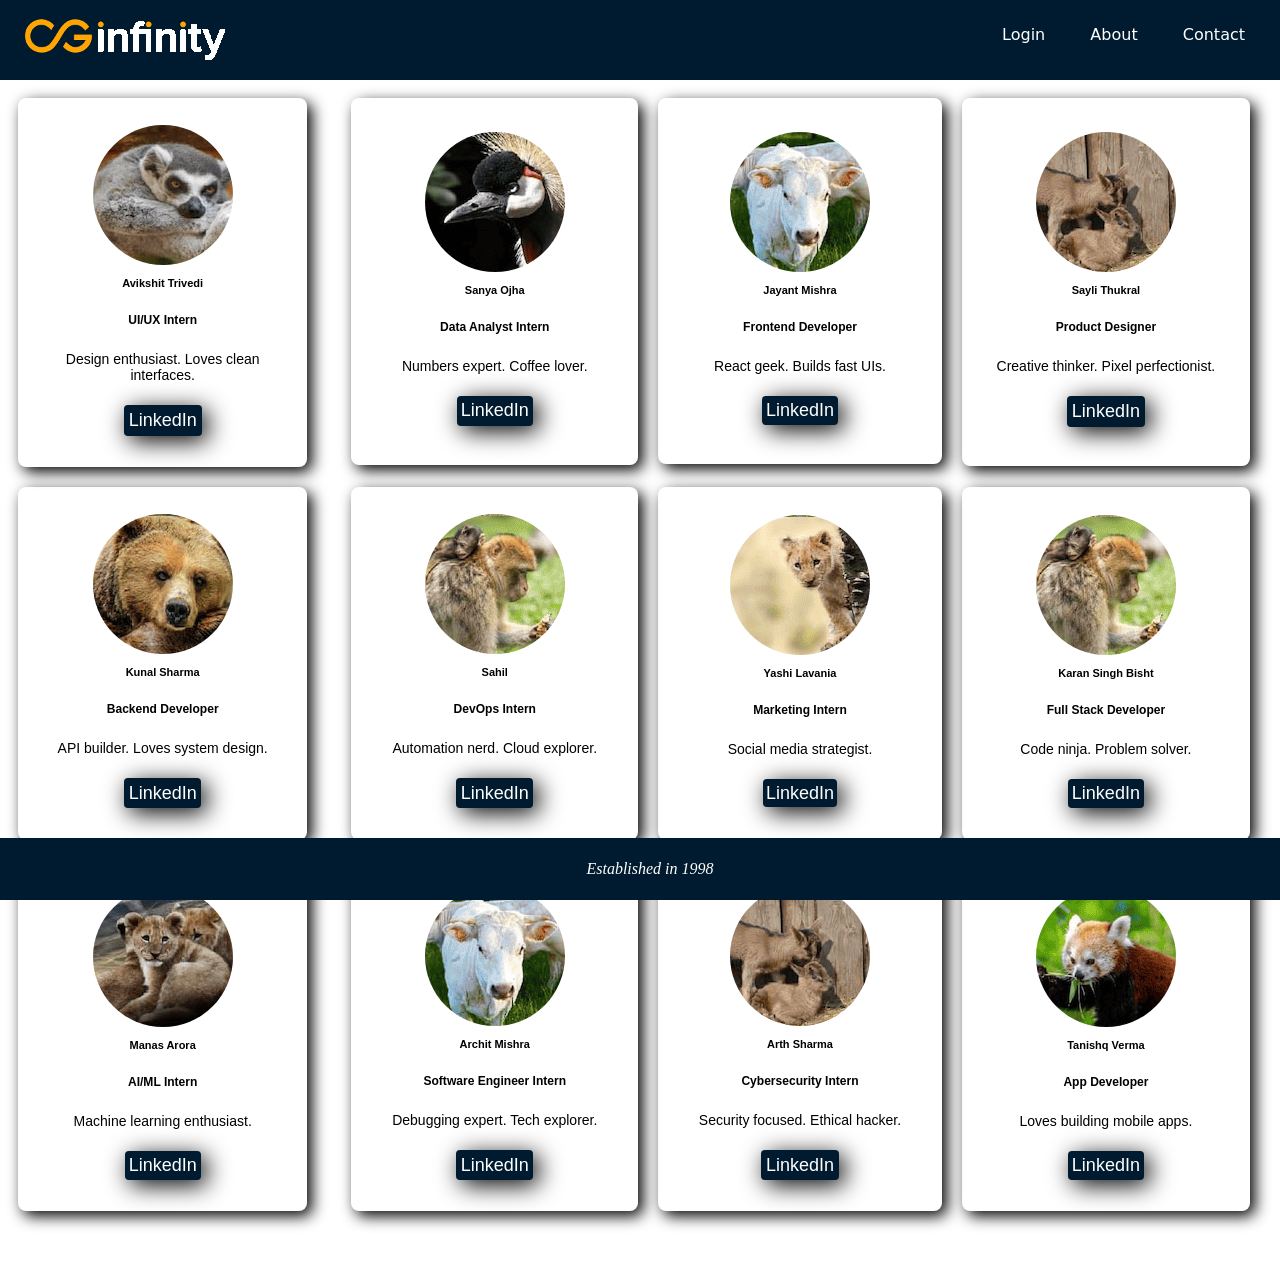
==== about.html @ abd2beaf "about page, sprites" ====
<html>
    <head>
        <link rel="stylesheet" href="style.css">
    </head>
    <body>
        <nav>
            <a href="index.html">
                <img src="images/logo.png" alt="CG Infinity Logo">
            </a>
            <div class="navbar-links">
                <a href="login.html">Login</a>
                <a href="about.html">About</a>
                <a href="contact.html">Contact</a>
            </div>
        </nav>

        
                
        <div class="container">
            <div class="card">
                <div>
                    <div class="pfp pfp1" id></div>
                    <a href="#!"></a>
                </div>
                <div class="card-body">
                    <h5 class="card-title">Avikshit Trivedi</h5>
                    <h6 class="card-desc">UI/UX Intern</h6>
                    <p class="card-text">Design enthusiast. Loves clean interfaces.</p>
                    <a href="#!" class="btn" data-mdb-ripple-init>LinkedIn</a>
                </div>
            </div>

            <div class="card">
                <div>
                    <div class="pfp pfp2" id></div>
                    <a href="#!"></a>
                </div>
                <div class="card-body">
                    <h5 class="card-title">Sanya Ojha</h5>
                    <h6 class="card-desc">Data Analyst Intern</h6>
                    <p class="card-text">Numbers expert. Coffee lover.</p>
                    <a href="#!" class="btn" data-mdb-ripple-init>LinkedIn</a>
                </div>
            </div>

            <div class="card">
                <div>
                    <div class="pfp pfp3" id></div>
                    <a href="#!"></a>
                </div>
                <div class="card-body">
                    <h5 class="card-title">Jayant Mishra</h5>
                    <h6 class="card-desc">Frontend Developer</h6>
                    <p class="card-text">React geek. Builds fast UIs.</p>
                    <a href="#!" class="btn" data-mdb-ripple-init>LinkedIn</a>
                </div>
            </div>

            <div class="card">
                <div>
                    <div class="pfp pfp4" id></div>
                    <a href="#!"></a>
                </div>
                <div class="card-body">
                    <h5 class="card-title">Sayli Thukral</h5>
                    <h6 class="card-desc">Product Designer</h6>
                    <p class="card-text">Creative thinker. Pixel perfectionist.</p>
                    <a href="#!" class="btn" data-mdb-ripple-init>LinkedIn</a>
                </div>
            </div>

            <div class="card">
                <div>
                    <div class="pfp pfp5" id></div>
                    <a href="#!"></a>
                </div>
                <div class="card-body">
                    <h5 class="card-title">Kunal Sharma</h5>
                    <h6 class="card-desc">Backend Developer</h6>
                    <p class="card-text">API builder. Loves system design.</p>
                    <a href="#!" class="btn" data-mdb-ripple-init>LinkedIn</a>
                </div>
            </div>

            <div class="card">
                <div>
                    <div class="pfp pfp6" id></div>
                    <a href="#!"></a>
                </div>
                <div class="card-body">
                    <h5 class="card-title">Sahil</h5>
                    <h6 class="card-desc">DevOps Intern</h6>
                    <p class="card-text">Automation nerd. Cloud explorer.</p>
                    <a href="#!" class="btn" data-mdb-ripple-init>LinkedIn</a>
                </div>
            </div>

            <div class="card">
                <div>
                    <div class="pfp pfp7" id></div>
                    <a href="#!"></a>
                </div>
                <div class="card-body">
                    <h5 class="card-title">Yashi Lavania</h5>
                    <h6 class="card-desc">Marketing Intern</h6>
                    <p class="card-text">Social media strategist.</p>
                    <a href="#!" class="btn" data-mdb-ripple-init>LinkedIn</a>
                </div>
            </div>

            <div class="card">
                <div>
                    <div class="pfp pfp8" id></div>
                    <a href="#!"></a>
                </div>
                <div class="card-body">
                    <h5 class="card-title">Karan Singh Bisht</h5>
                    <h6 class="card-desc">Full Stack Developer</h6>
                    <p class="card-text">Code ninja. Problem solver.</p>
                    <a href="#!" class="btn" data-mdb-ripple-init>LinkedIn</a>
                </div>
            </div>

            <div class="card">
                <div>
                    <div class="pfp pfp9" id></div>
                    <a href="#!"></a>
                </div>
                <div class="card-body">
                    <h5 class="card-title">Manas Arora</h5>
                    <h6 class="card-desc">AI/ML Intern</h6>
                    <p class="card-text">Machine learning enthusiast.</p>
                    <a href="#!" class="btn" data-mdb-ripple-init>LinkedIn</a>
                </div>
            </div>

            <div class="card">
                <div>
                    <div class="pfp pfp10" id></div>
                    <a href="#!"></a>
                </div>
                <div class="card-body">
                    <h5 class="card-title">Archit Mishra</h5>
                    <h6 class="card-desc">Software Engineer Intern</h6>
                    <p class="card-text">Debugging expert. Tech explorer.</p>
                    <a href="#!" class="btn" data-mdb-ripple-init>LinkedIn</a>
                </div>
            </div>

            <div class="card">
                <div>
                    <div class="pfp pfp11" id></div>
                    <a href="#!"></a>
                </div>
                <div class="card-body">
                    <h5 class="card-title">Arth Sharma</h5>
                    <h6 class="card-desc">Cybersecurity Intern</h6>
                    <p class="card-text">Security focused. Ethical hacker.</p>
                    <a href="#!" class="btn" data-mdb-ripple-init>LinkedIn</a>
                </div>
            </div>

            <div class="card">
                <div>
                    <div class="pfp pfp12" id></div>
                    <a href="#!"></a>
                </div>
                <div class="card-body">
                    <h5 class="card-title">Tanishq Verma</h5>
                    <h6 class="card-desc">App Developer</h6>
                    <p class="card-text">Loves building mobile apps.</p>
                    <a href="#!" class="btn" data-mdb-ripple-init>LinkedIn</a>
                </div>
            </div>
        </div>


        <footer>
            <p>Established in 1998</p>
        </footer>
    </body>
</html>
---- style.css ----
nav {
    font-family: system-ui, -apple-system, BlinkMacSystemFont, 'Segoe UI', Roboto, Oxygen, Ubuntu, Cantarell, 'Open Sans', 'Helvetica Neue', sans-serif;
    display: flex;
    justify-content: space-between;
    position: fixed;
    top: 0;
    left: 0;
    width: 100%;
    background: #001b2f;
    color: #ffffff;
    padding: 15px;
    z-index: 10;
    
}
nav a {

    color: white;
    text-decoration: none;
    margin: 0 10px;
}
nav img { 
    width: 200px;
    height: 50px;
    object-fit: cover;
    object-position: 50% 50%;

}
.navbar-links a {
    margin-left: 20px;
    text-decoration: none;
    color: white;
    margin-right: 20px;
}
.navbar-links {
    margin-top: 10px;
    margin-right: 30px;
}


.home-main {
    display: flex;
    gap:    15px;
    margin-top: -15px;
}

.left, .right {
    align-items: center;
    gap: 10px;
    margin-bottom: 10px;
    display: flex;
    flex-direction: column;
    text-align: justify;
    width: 25%;
    height: 100%;
    padding: 10px;
    background: white;
}

.center {
    width: 50%;
    text-align: center;
    background: white;
    padding: 20px;
    border-radius: 8px;
}

footer {
    position: fixed;
    bottom: 0;
    left: 0;
    width: 100%;
    font-style: italic;
    text-align: center;
    background: #001b2f;
    color: white;
    padding: 10px;
}


body {
    padding-top: 50px;
    padding-bottom: 50px;
}

.item { 
    display: flex;
    align-items: center;
    gap: 10px;
    margin-bottom: 10px;
}

.item img {
    width: 55%;
    height: 55%;
    border-radius: 8px;

}
.text {
    display: flex;
    flex-direction: column;
}


.center img{
    width: auto;
    align-items: center;
    max-width: 105%;
    object-fit: cover;
    display: flex;
    margin-right: 20px;
    border-radius: 8px;
}

main {
    margin-top: 60px;
    text-align: center;
    justify-content: center;
}

.loginform {
    margin-bottom: 10px;
    margin-top: 10px;

}

.contactpage {
    margin: 0;
    display: flex;
    flex-direction: column;
    padding: 0;
    align-items: center;
    object-fit: fill;
    width: 100vw;
    position: relative;
    left: 50%;
    right: 50%;
    margin-left: -50vw;
    margin-right: -50vw;
    z-index: -1;
}

.peopleDriven {
    width: 100%;
    height: 500px;
    font-family: 'Gill Sans', 'Gill Sans MT', Calibri, 'Trebuchet MS', sans-serif;
    background-image: url(images/peopleDriven.jpg);
    filter: brightness(95%);
    display: flex;
    align-items: center;
    text-shadow: 2px 2px black;
    justify-content: center;
    font-size: 32;
    text-align: center;
    color: white;
    flex-wrap: wrap;
    gap: 10px;
}

.info {
    width: 100%;
    padding: 30px 0;
    display: flex;
    justify-content: center;
    align-items: center;
    background: white;
}

.icons {
    display: flex;
    flex-direction: column;
    gap: 20px;
    justify-content: center;
}

.peopleDriven img {
    display: block;
    width: 100%;
    height: 100%;
    object-fit: cover;
}


.icons img {
    width: 50px;
    height: 50px;
    cursor: pointer;
    display: flex;
    filter: brightness(0) saturate(100%) invert(65%) sepia(100%) saturate(500%) hue-rotate(-20deg);
}


.infotext {
    display: flex;
    flex-direction: column;
    gap: 50px;
    text-align: left;
    cursor: default;
    padding-left: 10;
    color: black;
}

.infotext a {
    text-decoration: none;
    color: black;
    font-size: 18;
    font-family: 'Gill Sans', 'Gill Sans MT', Calibri, 'Trebuchet MS', sans-serif;
    font-weight: lighter;
}


.container {
    padding-top: 30px;
    display: grid;
    grid-template-columns: auto auto auto auto;
}

.card {
    /* border: 2px solid black; */
    border-radius: 8px;
    max-width: 16rem;
    max-height: 21rem;
    text-align: center;
    padding: 5%;
    font-family: 'Gill Sans', 'Gill Sans MT', Calibri, 'Trebuchet MS', sans-serif;
    font-size: 18px;
    margin: 10px;
    box-shadow: 5px 5px 15px black;
    overflow: hidden;
    display: flex;
    justify-content: center;
    align-items: center;
    flex-direction: column;

}

.card-title{
    font-size: 11px;
    font-weight: 800;
}

.card-descr {
    font-size: 20px;
    font-weight: 800;
}

.card-body p {
    font-size: 14px;
    font-weight: 300;
}

.btn {
    border-radius: 4px;
    box-shadow: 5px 5px 15px black;
    background-color: #001b2f;
    color: #ffffff;
    text-decoration: none;
    box-shadow: 5px 5px 25px black;
    padding: 2%;
}


.pfp {
    margin-top: 10px;
    width:140px;
    height: 140px;
    left: 0;
    top: 0;
    background-repeat: no-repeat;
    background-image:url(images/sprites.png) ;
    border-radius: 100%;
    transform: scale(1);
    transform-origin: top left;

}

.pfp1{
    background-position: -5 0;
}
.pfp2{
    background-position: -250 0;
}
.pfp3{
    background-position: -680 0;
}
.pfp4{
    background-position: -500 0;
}
.pfp5{
    background-position: -40 -140;
}
.pfp6{
    background-position: -500 -140;
}
.pfp7{
    background-position: -680 -140;
}
.pfp8{
    background-position: -500 -140;
}
.pfp9{
    background-position: -680 -280;
}
.pfp10{
    background-position: -680 0;
}
.pfp11{
    background-position: -500 0;
}
.pfp12{
    background-position: -40 -280;
}

.card-body{
    display: flex;
    flex-direction: column;
    align-items: center;
}

.card-body h5, h6, p{
    margin: 10px;
    padding: 2px;
}
.card-body{
    padding-bottom: 10px;

}
.btn{
    margin-top: 10px;
    margin-bottom: 5px;
}
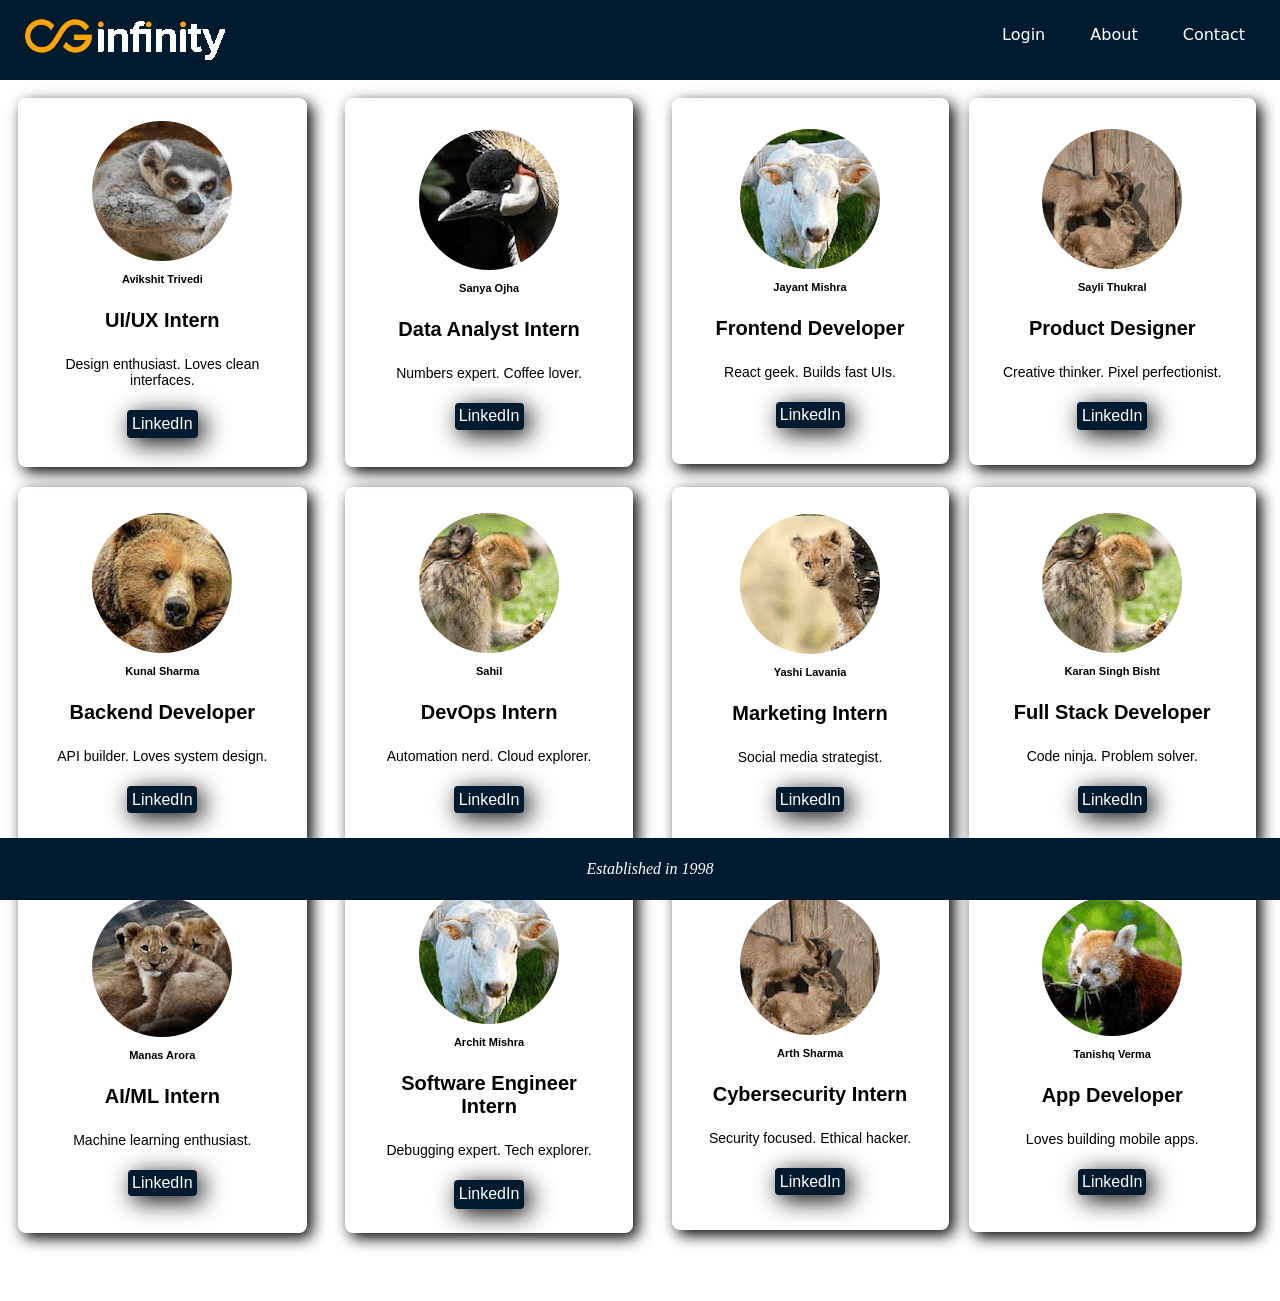
==== commit dd4b7b76: "contact page- info text update" ====
--- a/about.html
+++ b/about.html
@@ -19,7 +19,7 @@
         <div class="container">
             <div class="card">
                 <div>
-                    <div class="pfp pfp1" id></div>
+                    <div class="pfp pfp1"></div>
                     <a href="#!"></a>
                 </div>
                 <div class="card-body">
--- a/style.css
+++ b/style.css
@@ -197,13 +197,13 @@
     cursor: default;
     padding-left: 10;
     color: black;
+    font-family: 'Gill Sans', 'Gill Sans MT', Calibri, 'Trebuchet MS', sans-serif;
 }
 
 .infotext a {
     text-decoration: none;
     color: black;
     font-size: 18;
-    font-family: 'Gill Sans', 'Gill Sans MT', Calibri, 'Trebuchet MS', sans-serif;
     font-weight: lighter;
 }
 
@@ -222,7 +222,6 @@
     text-align: center;
     padding: 5%;
     font-family: 'Gill Sans', 'Gill Sans MT', Calibri, 'Trebuchet MS', sans-serif;
-    font-size: 18px;
     margin: 10px;
     box-shadow: 5px 5px 15px black;
     overflow: hidden;
@@ -238,7 +237,7 @@
     font-weight: 800;
 }
 
-.card-descr {
+.card-desc {
     font-size: 20px;
     font-weight: 800;
 }
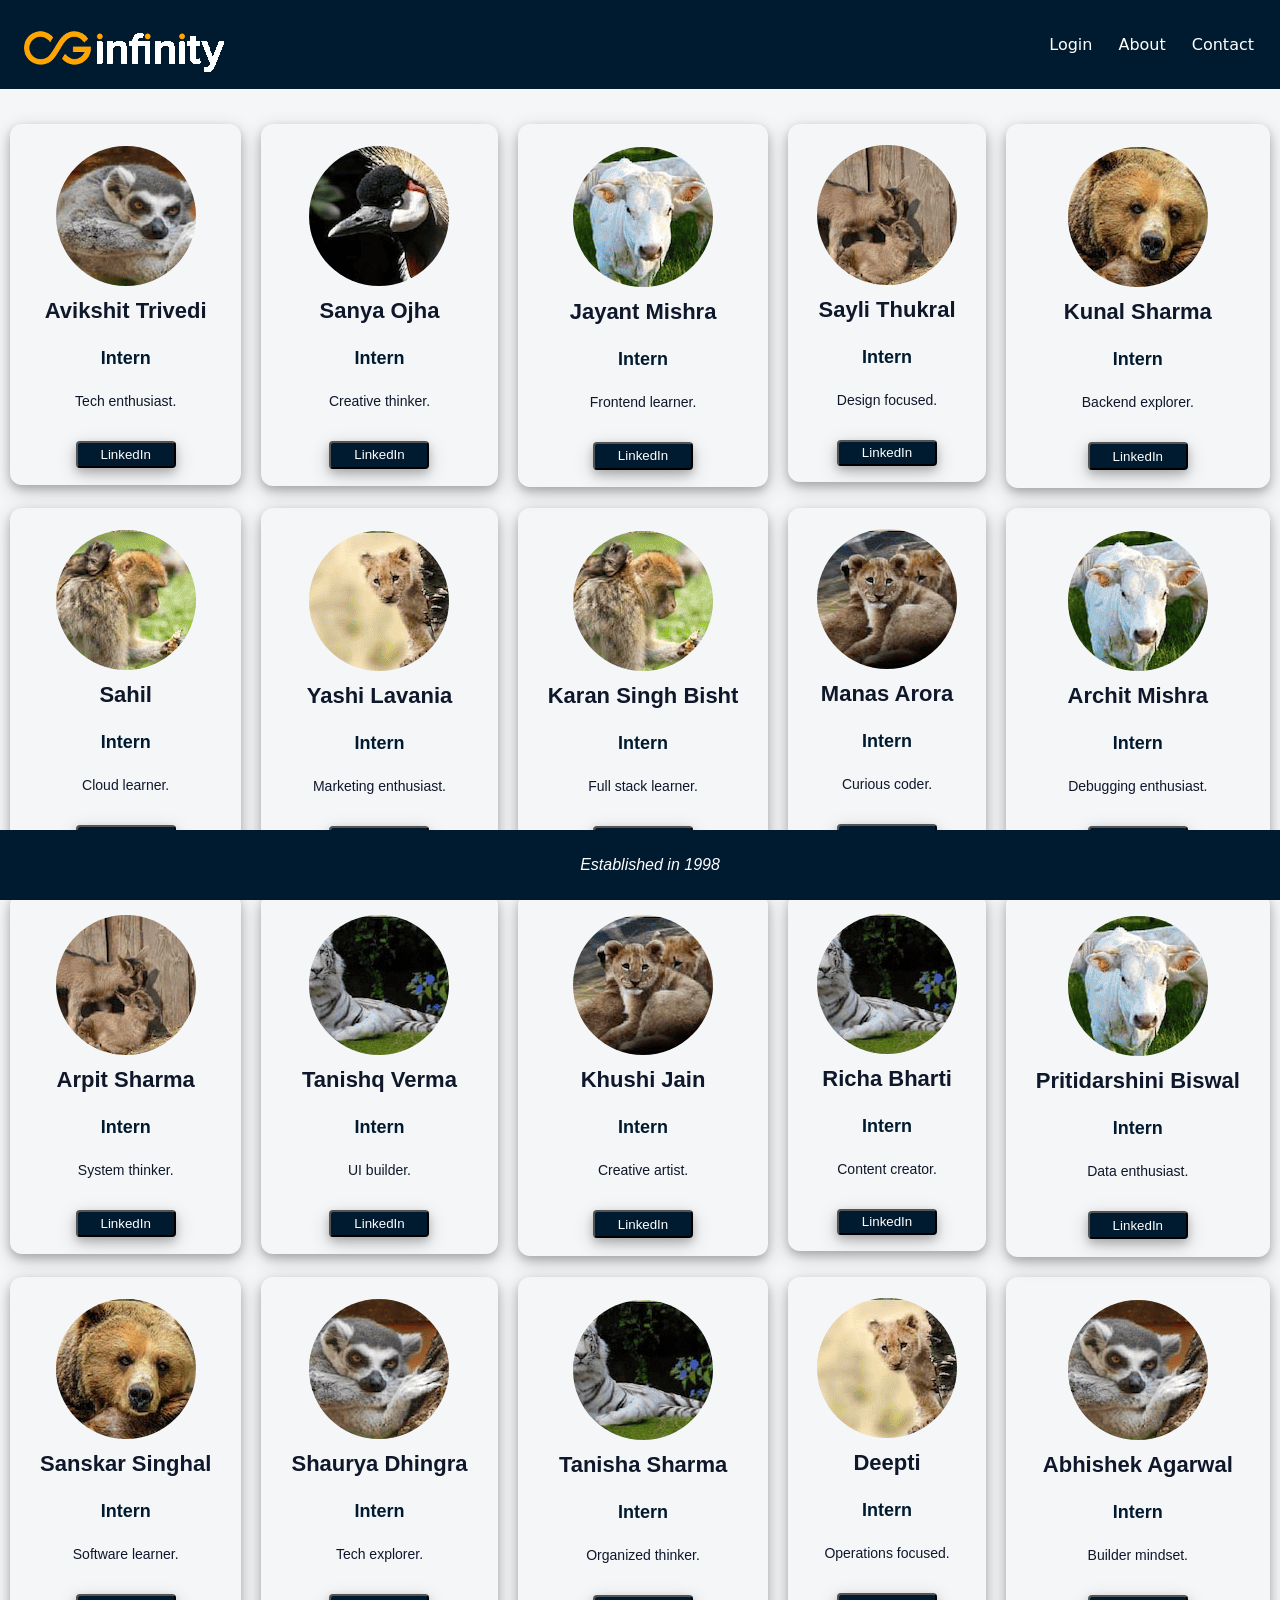
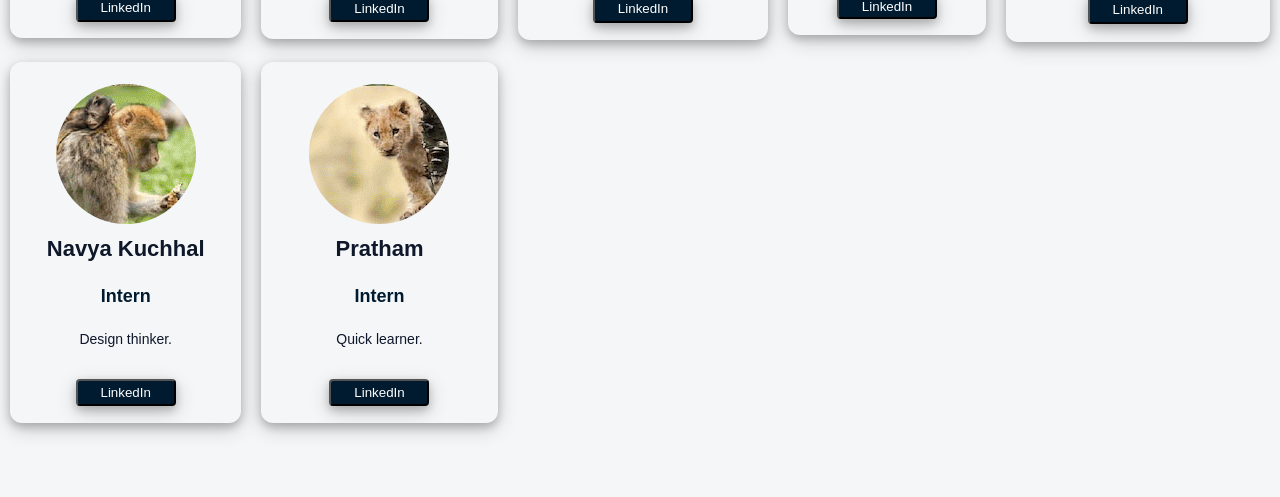
==== commit d781a361: "about page- cards, grid" ====
--- a/about.html
+++ b/about.html
@@ -16,163 +16,231 @@
 
         
                 
+
         <div class="container">
-            <div class="card">
-                <div>
-                    <div class="pfp pfp1"></div>
-                    <a href="#!"></a>
-                </div>
+            
+            <div class="card">
+                <div><div class="pfp pfp1"></div></div>
                 <div class="card-body">
                     <h5 class="card-title">Avikshit Trivedi</h5>
-                    <h6 class="card-desc">UI/UX Intern</h6>
-                    <p class="card-text">Design enthusiast. Loves clean interfaces.</p>
-                    <a href="#!" class="btn" data-mdb-ripple-init>LinkedIn</a>
-                </div>
-            </div>
-
-            <div class="card">
-                <div>
-                    <div class="pfp pfp2" id></div>
-                    <a href="#!"></a>
-                </div>
+                    <h6 class="card-desc">Intern</h6>
+                    <p class="card-text">Tech enthusiast.</p>
+                </div>
+                <button class="btn">LinkedIn</button>
+            </div>
+            
+            <div class="card">
+                <div><div class="pfp pfp2"></div></div>
                 <div class="card-body">
                     <h5 class="card-title">Sanya Ojha</h5>
-                    <h6 class="card-desc">Data Analyst Intern</h6>
-                    <p class="card-text">Numbers expert. Coffee lover.</p>
-                    <a href="#!" class="btn" data-mdb-ripple-init>LinkedIn</a>
-                </div>
-            </div>
-
-            <div class="card">
-                <div>
-                    <div class="pfp pfp3" id></div>
-                    <a href="#!"></a>
-                </div>
+                    <h6 class="card-desc">Intern</h6>
+                    <p class="card-text">Creative thinker.</p>
+                </div>
+                <button class="btn">LinkedIn</button>
+            </div>
+            
+            <div class="card">
+                <div><div class="pfp pfp3"></div></div>
                 <div class="card-body">
                     <h5 class="card-title">Jayant Mishra</h5>
-                    <h6 class="card-desc">Frontend Developer</h6>
-                    <p class="card-text">React geek. Builds fast UIs.</p>
-                    <a href="#!" class="btn" data-mdb-ripple-init>LinkedIn</a>
-                </div>
-            </div>
-
-            <div class="card">
-                <div>
-                    <div class="pfp pfp4" id></div>
-                    <a href="#!"></a>
-                </div>
+                    <h6 class="card-desc">Intern</h6>
+                    <p class="card-text">Frontend learner.</p>
+                </div>
+                <button class="btn">LinkedIn</button>
+            </div>
+            
+            <div class="card">
+                <div><div class="pfp pfp4"></div></div>
                 <div class="card-body">
                     <h5 class="card-title">Sayli Thukral</h5>
-                    <h6 class="card-desc">Product Designer</h6>
-                    <p class="card-text">Creative thinker. Pixel perfectionist.</p>
-                    <a href="#!" class="btn" data-mdb-ripple-init>LinkedIn</a>
-                </div>
-            </div>
-
-            <div class="card">
-                <div>
-                    <div class="pfp pfp5" id></div>
-                    <a href="#!"></a>
-                </div>
+                    <h6 class="card-desc">Intern</h6>
+                    <p class="card-text">Design focused.</p>
+                </div>
+                <button class="btn">LinkedIn</button>
+            </div>
+            
+            <div class="card">
+                <div><div class="pfp pfp5"></div></div>
                 <div class="card-body">
                     <h5 class="card-title">Kunal Sharma</h5>
-                    <h6 class="card-desc">Backend Developer</h6>
-                    <p class="card-text">API builder. Loves system design.</p>
-                    <a href="#!" class="btn" data-mdb-ripple-init>LinkedIn</a>
-                </div>
-            </div>
-
-            <div class="card">
-                <div>
-                    <div class="pfp pfp6" id></div>
-                    <a href="#!"></a>
-                </div>
+                    <h6 class="card-desc">Intern</h6>
+                    <p class="card-text">Backend explorer.</p>
+                </div>
+                <button class="btn">LinkedIn</button>
+            </div>
+            
+            <div class="card">
+                <div><div class="pfp pfp6"></div></div>
                 <div class="card-body">
                     <h5 class="card-title">Sahil</h5>
-                    <h6 class="card-desc">DevOps Intern</h6>
-                    <p class="card-text">Automation nerd. Cloud explorer.</p>
-                    <a href="#!" class="btn" data-mdb-ripple-init>LinkedIn</a>
-                </div>
-            </div>
-
-            <div class="card">
-                <div>
-                    <div class="pfp pfp7" id></div>
-                    <a href="#!"></a>
-                </div>
+                    <h6 class="card-desc">Intern</h6>
+                    <p class="card-text">Cloud learner.</p>
+                </div>
+                <button class="btn">LinkedIn</button>
+            </div>
+            
+            <div class="card">
+                <div><div class="pfp pfp7"></div></div>
                 <div class="card-body">
                     <h5 class="card-title">Yashi Lavania</h5>
-                    <h6 class="card-desc">Marketing Intern</h6>
-                    <p class="card-text">Social media strategist.</p>
-                    <a href="#!" class="btn" data-mdb-ripple-init>LinkedIn</a>
-                </div>
-            </div>
-
-            <div class="card">
-                <div>
-                    <div class="pfp pfp8" id></div>
-                    <a href="#!"></a>
-                </div>
+                    <h6 class="card-desc">Intern</h6>
+                    <p class="card-text">Marketing enthusiast.</p>
+                </div>
+                <button class="btn">LinkedIn</button>
+            </div>
+            
+            <div class="card">
+                <div><div class="pfp pfp8"></div></div>
                 <div class="card-body">
                     <h5 class="card-title">Karan Singh Bisht</h5>
-                    <h6 class="card-desc">Full Stack Developer</h6>
-                    <p class="card-text">Code ninja. Problem solver.</p>
-                    <a href="#!" class="btn" data-mdb-ripple-init>LinkedIn</a>
-                </div>
-            </div>
-
-            <div class="card">
-                <div>
-                    <div class="pfp pfp9" id></div>
-                    <a href="#!"></a>
-                </div>
+                    <h6 class="card-desc">Intern</h6>
+                    <p class="card-text">Full stack learner.</p>
+                </div>
+                <button class="btn">LinkedIn</button>
+            </div>
+            
+            <div class="card">
+                <div><div class="pfp pfp9"></div></div>
                 <div class="card-body">
                     <h5 class="card-title">Manas Arora</h5>
-                    <h6 class="card-desc">AI/ML Intern</h6>
-                    <p class="card-text">Machine learning enthusiast.</p>
-                    <a href="#!" class="btn" data-mdb-ripple-init>LinkedIn</a>
-                </div>
-            </div>
-
-            <div class="card">
-                <div>
-                    <div class="pfp pfp10" id></div>
-                    <a href="#!"></a>
-                </div>
+                    <h6 class="card-desc">Intern</h6>
+                    <p class="card-text">Curious coder.</p>
+                </div>
+                <button class="btn">LinkedIn</button>
+            </div>
+            
+            <div class="card">
+                <div><div class="pfp pfp10"></div></div>
                 <div class="card-body">
                     <h5 class="card-title">Archit Mishra</h5>
-                    <h6 class="card-desc">Software Engineer Intern</h6>
-                    <p class="card-text">Debugging expert. Tech explorer.</p>
-                    <a href="#!" class="btn" data-mdb-ripple-init>LinkedIn</a>
-                </div>
-            </div>
-
-            <div class="card">
-                <div>
-                    <div class="pfp pfp11" id></div>
-                    <a href="#!"></a>
-                </div>
-                <div class="card-body">
-                    <h5 class="card-title">Arth Sharma</h5>
-                    <h6 class="card-desc">Cybersecurity Intern</h6>
-                    <p class="card-text">Security focused. Ethical hacker.</p>
-                    <a href="#!" class="btn" data-mdb-ripple-init>LinkedIn</a>
-                </div>
-            </div>
-
-            <div class="card">
-                <div>
-                    <div class="pfp pfp12" id></div>
-                    <a href="#!"></a>
-                </div>
+                    <h6 class="card-desc">Intern</h6>
+                    <p class="card-text">Debugging enthusiast.</p>
+                </div>
+                <button class="btn">LinkedIn</button>
+            </div>
+            
+            <div class="card">
+                <div><div class="pfp pfp11"></div></div>
+                <div class="card-body">
+                    <h5 class="card-title">Arpit Sharma</h5>
+                    <h6 class="card-desc">Intern</h6>
+                    <p class="card-text">System thinker.</p>
+                </div>
+                <button class="btn">LinkedIn</button>
+            </div>
+            
+            <div class="card">
+                <div><div class="pfp pfp12"></div></div>
                 <div class="card-body">
                     <h5 class="card-title">Tanishq Verma</h5>
-                    <h6 class="card-desc">App Developer</h6>
-                    <p class="card-text">Loves building mobile apps.</p>
-                    <a href="#!" class="btn" data-mdb-ripple-init>LinkedIn</a>
-                </div>
-            </div>
+                    <h6 class="card-desc">Intern</h6>
+                    <p class="card-text">UI builder.</p>
+                </div>
+                <button class="btn">LinkedIn</button>
+            </div>
+            
+            <div class="card">
+                <div><div class="pfp pfp13"></div></div>
+                <div class="card-body">
+                    <h5 class="card-title">Khushi Jain</h5>
+                    <h6 class="card-desc">Intern</h6>
+                    <p class="card-text">Creative artist.</p>
+                </div>
+                <button class="btn">LinkedIn</button>
+            </div>
+            
+            <div class="card">
+                <div><div class="pfp pfp14"></div></div>
+                <div class="card-body">
+                    <h5 class="card-title">Richa Bharti</h5>
+                    <h6 class="card-desc">Intern</h6>
+                    <p class="card-text">Content creator.</p>
+                </div>
+                <button class="btn">LinkedIn</button>
+            </div>
+            
+            <div class="card">
+                <div><div class="pfp pfp15"></div></div>
+                <div class="card-body">
+                    <h5 class="card-title">Pritidarshini Biswal</h5>
+                    <h6 class="card-desc">Intern</h6>
+                    <p class="card-text">Data enthusiast.</p>
+                </div>
+                <button class="btn">LinkedIn</button>
+            </div>
+            
+            <div class="card">
+                <div><div class="pfp pfp16"></div></div>
+                <div class="card-body">
+                    <h5 class="card-title">Sanskar Singhal</h5>
+                    <h6 class="card-desc">Intern</h6>
+                    <p class="card-text">Software learner.</p>
+                </div>
+                <button class="btn">LinkedIn</button>
+            </div>
+            
+            <div class="card">
+                <div><div class="pfp pfp17"></div></div>
+                <div class="card-body">
+                    <h5 class="card-title">Shaurya Dhingra</h5>
+                    <h6 class="card-desc">Intern</h6>
+                    <p class="card-text">Tech explorer.</p>
+                </div>
+                <button class="btn">LinkedIn</button>
+            </div>
+            
+            <div class="card">
+                <div><div class="pfp pfp18"></div></div>
+                <div class="card-body">
+                    <h5 class="card-title">Tanisha Sharma</h5>
+                    <h6 class="card-desc">Intern</h6>
+                    <p class="card-text">Organized thinker.</p>
+                </div>
+                <button class="btn">LinkedIn</button>
+            </div>
+            
+            <div class="card">
+                <div><div class="pfp pfp19"></div></div>
+                <div class="card-body">
+                    <h5 class="card-title">Deepti</h5>
+                    <h6 class="card-desc">Intern</h6>
+                    <p class="card-text">Operations focused.</p>
+                </div>
+                <button class="btn">LinkedIn</button>
+            </div>
+            
+            <div class="card">
+                <div><div class="pfp pfp20"></div></div>
+                <div class="card-body">
+                    <h5 class="card-title">Abhishek Agarwal</h5>
+                    <h6 class="card-desc">Intern</h6>
+                    <p class="card-text">Builder mindset.</p>
+                </div>
+                <button class="btn">LinkedIn</button>
+            </div>
+            
+            <div class="card">
+                <div><div class="pfp pfp21"></div></div>
+                <div class="card-body">
+                    <h5 class="card-title">Navya Kuchhal</h5>
+                    <h6 class="card-desc">Intern</h6>
+                    <p class="card-text">Design thinker.</p>
+                </div>
+                <button class="btn">LinkedIn</button>
+            </div>
+            
+            <div class="card">
+                <div><div class="pfp pfp22"></div></div>
+                <div class="card-body">
+                    <h5 class="card-title">Pratham</h5>
+                    <h6 class="card-desc">Intern</h6>
+                    <p class="card-text">Quick learner.</p>
+                </div>
+                <button class="btn">LinkedIn</button>
+            </div>
+
         </div>
+
 
 
         <footer>
--- a/style.css
+++ b/style.css
@@ -1,67 +1,57 @@
+body {
+    margin: 0;
+    padding-top: 84px;
+    padding-bottom: 64px;
+    background: #f4f6f8;
+    color: #0f172a;
+    font-family: 'Gill Sans', 'Gill Sans MT', Calibri, 'Trebuchet MS', sans-serif;
+}
+
 nav {
     font-family: system-ui, -apple-system, BlinkMacSystemFont, 'Segoe UI', Roboto, Oxygen, Ubuntu, Cantarell, 'Open Sans', 'Helvetica Neue', sans-serif;
     display: flex;
     justify-content: space-between;
+    align-items: center;
     position: fixed;
     top: 0;
     left: 0;
     width: 100%;
+    padding: 12px 24px;
     background: #001b2f;
     color: #ffffff;
-    padding: 15px;
-    z-index: 10;
-    
-}
+    z-index: 20;
+}
+
 nav a {
-
     color: white;
     text-decoration: none;
-    margin: 0 10px;
-}
-nav img { 
+    margin: 0;
+}
+
+nav img {
     width: 200px;
     height: 50px;
     object-fit: cover;
-    object-position: 50% 50%;
-
-}
+    object-position: center;
+    margin-top: 15px;
+}
+
+.navbar-links {
+    display: flex;
+    align-items: center;
+    gap: 26px;
+    margin-right: 50px;
+}
+
 .navbar-links a {
-    margin-left: 20px;
     text-decoration: none;
     color: white;
-    margin-right: 20px;
-}
-.navbar-links {
-    margin-top: 10px;
-    margin-right: 30px;
-}
-
-
-.home-main {
-    display: flex;
-    gap:    15px;
-    margin-top: -15px;
-}
-
-.left, .right {
-    align-items: center;
-    gap: 10px;
-    margin-bottom: 10px;
-    display: flex;
-    flex-direction: column;
-    text-align: justify;
-    width: 25%;
-    height: 100%;
-    padding: 10px;
-    background: white;
-}
-
-.center {
-    width: 50%;
-    text-align: center;
-    background: white;
-    padding: 20px;
-    border-radius: 8px;
+}
+
+main {
+    margin-top: 0;
+    text-align: center;
+    justify-content: center;
 }
 
 footer {
@@ -74,15 +64,41 @@
     background: #001b2f;
     color: white;
     padding: 10px;
-}
-
-
-body {
-    padding-top: 50px;
-    padding-bottom: 50px;
-}
-
-.item { 
+    z-index: 20;
+}
+
+.home-main {
+    display: flex;
+    gap: 15px;
+    margin: 0;
+    padding: 0 10px;
+    height: calc(100vh - 84px - 64px);
+    overflow: hidden;
+}
+
+.left,
+.right {
+    align-items: center;
+    gap: 10px;
+    margin-bottom: 12px;
+    display: flex;
+    flex-direction: column;
+    text-align: justify;
+    width: 40%;
+    padding: 10px;
+    height: 100%;
+    overflow-y: auto;
+    overflow-x: hidden;
+}
+.center {
+    width: 60%;
+    text-align: center;
+    background: white;
+    padding: 20px;
+    border-radius: 8px;
+}
+
+.item {
     display: flex;
     align-items: center;
     gap: 10px;
@@ -93,34 +109,23 @@
     width: 55%;
     height: 55%;
     border-radius: 8px;
-
-}
+}
+
 .text {
     display: flex;
     flex-direction: column;
 }
 
-
-.center img{
-    width: auto;
-    align-items: center;
-    max-width: 105%;
+.center img {
+    width: 100%;
+    height: 100%;
     object-fit: cover;
-    display: flex;
-    margin-right: 20px;
     border-radius: 8px;
-}
-
-main {
-    margin-top: 60px;
-    text-align: center;
-    justify-content: center;
 }
 
 .loginform {
     margin-bottom: 10px;
     margin-top: 10px;
-
 }
 
 .contactpage {
@@ -129,49 +134,34 @@
     flex-direction: column;
     padding: 0;
     align-items: center;
-    object-fit: fill;
     width: 100vw;
     position: relative;
     left: 50%;
     right: 50%;
     margin-left: -50vw;
     margin-right: -50vw;
-    z-index: -1;
+    z-index: 0;
 }
 
 .peopleDriven {
     width: 100%;
-    height: 500px;
+    height: 350px;
     font-family: 'Gill Sans', 'Gill Sans MT', Calibri, 'Trebuchet MS', sans-serif;
     background-image: url(images/peopleDriven.jpg);
+    background-size: cover;
+    background-position: center;
     filter: brightness(95%);
     display: flex;
     align-items: center;
     text-shadow: 2px 2px black;
     justify-content: center;
-    font-size: 32;
+    font-size: 32px;
     text-align: center;
     color: white;
     flex-wrap: wrap;
     gap: 10px;
 }
 
-.info {
-    width: 100%;
-    padding: 30px 0;
-    display: flex;
-    justify-content: center;
-    align-items: center;
-    background: white;
-}
-
-.icons {
-    display: flex;
-    flex-direction: column;
-    gap: 20px;
-    justify-content: center;
-}
-
 .peopleDriven img {
     display: block;
     width: 100%;
@@ -179,6 +169,22 @@
     object-fit: cover;
 }
 
+.info {
+    width: 100%;
+    padding: 30px 0;
+    display: flex;
+    justify-content: center;
+    align-items: center;
+    background: white;
+    gap: 14px;
+}
+
+.icons {
+    display: flex;
+    flex-direction: column;
+    gap: 20px;
+    justify-content: center;
+}
 
 .icons img {
     width: 50px;
@@ -195,7 +201,7 @@
     gap: 50px;
     text-align: left;
     cursor: default;
-    padding-left: 10;
+    padding-left: 10px;
     color: black;
     font-family: 'Gill Sans', 'Gill Sans MT', Calibri, 'Trebuchet MS', sans-serif;
 }
@@ -203,27 +209,27 @@
 .infotext a {
     text-decoration: none;
     color: black;
-    font-size: 18;
-    font-weight: lighter;
+    font-size: 18px;
+    text-align: left;
 }
 
 
 .container {
     padding-top: 30px;
     display: grid;
-    grid-template-columns: auto auto auto auto;
+    grid-template-columns: auto auto auto auto auto;
 }
 
 .card {
     /* border: 2px solid black; */
-    border-radius: 8px;
+    border-radius: 12px;
     max-width: 16rem;
     max-height: 21rem;
     text-align: center;
     padding: 5%;
     font-family: 'Gill Sans', 'Gill Sans MT', Calibri, 'Trebuchet MS', sans-serif;
     margin: 10px;
-    box-shadow: 5px 5px 15px black;
+    box-shadow: 0 4px 8px 0 rgba(0, 0, 0, 0.2), 0 6px 20px 0 rgba(0, 0, 0, 0.19);
     overflow: hidden;
     display: flex;
     justify-content: center;
@@ -233,13 +239,13 @@
 }
 
 .card-title{
-    font-size: 11px;
+    font-size: 22px;
     font-weight: 800;
 }
 
 .card-desc {
-    font-size: 20px;
-    font-weight: 800;
+    font-size: 18px;
+    font-weight: 600;
 }
 
 .card-body p {
@@ -247,14 +253,21 @@
     font-weight: 300;
 }
 
+.card-body  {
+    
+}
+
 .btn {
     border-radius: 4px;
-    box-shadow: 5px 5px 15px black;
+    box-shadow: 0 4px 8px 0 rgba(0, 0, 0, 0.2), 0 6px 20px 0 rgba(0, 0, 0, 0.19);
     background-color: #001b2f;
     color: #ffffff;
+    cursor: pointer;
     text-decoration: none;
-    box-shadow: 5px 5px 25px black;
     padding: 2%;
+    width: 100px;
+    margin-top: 10px;
+    margin-bottom: 5px;
 }
 
 
@@ -306,24 +319,168 @@
     background-position: -500 0;
 }
 .pfp12{
-    background-position: -40 -280;
+    background-position: -500 -280;
+}
+.pfp13{
+    background-position: -680 -280;
+}
+.pfp14{
+    background-position: -500 -280;
+}
+.pfp15{
+    background-position: -680 0;
+}
+.pfp16{
+    background-position: -40 -140;
+}
+.pfp17{
+    background-position: -40 0;
+}
+.pfp18{
+    background-position: -500 -280;
+}
+.pfp19{
+    background-position: -680 -140;
+}
+.pfp20{
+    background-position: -40 0;
+}
+.pfp21{
+    background-position: -500 -140;
+}
+.pfp22{
+    background-position: -680 -140;
 }
 
 .card-body{
     display: flex;
     flex-direction: column;
     align-items: center;
-}
-
-.card-body h5, h6, p{
+    padding-bottom: 10px;
+
+}
+
+.card-body h5, .card-body h6, .card-body p{
     margin: 10px;
     padding: 2px;
 }
+
+.newsheading {
+    font-size: 20px;
+    font-weight: 600;
+    color: #001b2f;
+    margin-bottom: 2px;
+    z-index: 10;
+}
+
+.newstitle h2, h6{
+    font-size: 16px;
+    font-weight: 600;
+    text-align: center;
+    color: #001b2f;
+    margin: 2px;
+}
+
+.newscard {
+    display: flex;
+    flex-direction: row;
+    background: white;
+    overflow: hidden;
+    border-radius: 8px;
+    padding: 12px;
+    margin-bottom: 10px;
+    width: 320px;
+    height: 10rem;
+    flex: 0 0 auto;
+    box-shadow: 0 4px 8px rgba(0, 0, 0, 0.1);
+}
+
+.newscardtext{
+    display: flex;
+    flex-direction: column;
+    padding-left: 12px;
+    padding-top: 2px;
+    padding-right: 12px;
+    padding-bottom: 12px;
+    width: 100%;
+    text-align: left;
+}
+
+.newscardtext h4{
+    top: 0;
+    left: 0;
+    margin-top: 2px;
+    margin-bottom: 0;
+    position: relative;
+    overflow: clip;
+}
+
+.newscardtext p{
+    top: 0; 
+    left: 0;
+    margin-top: 6px;
+    font-size: 14px;
+    font-style: italic;
+    position: relative;
+    overflow: clip;
+}
+
+.newsimg1,
+.newsimg2 {
+    width: 250px;
+    height: 150px;
+    background-size: cover;
+    background-position: center;
+    border-radius: 6px;
+    margin-bottom: 8px;
+    margin-top: 8px;
+}
+
+.newsimg1 {
+    background-image: url('images/news1.jpg');
+}
+
+.newsimg2 {
+    background-image: url('images/news2.jpg');
+}
+
+.newstext {
+    display: flex;
+    flex-direction: column;
+    justify-content: center;
+    width: 100%;
+}
+
+.newstitle {
+    font-size: 16px;
+    font-weight: 600;
+    color: #001b2f;
+}
+
+.newsp {
+    font-size: 14px;
+    color: #666;
+    line-height: 1.4;
+    align-items: center;
+    padding-bottom: 10px;
+}
+
+.card-body h5,
+.card-body h6,
+.card-body p {
+    margin: 10px;
+    padding: 2px;
+}
+
 .card-body{
+    display: flex;
+    flex-direction: column;
+    align-items: center;
     padding-bottom: 10px;
 
 }
-.btn{
-    margin-top: 10px;
-    margin-bottom: 5px;
-}
+
+.card-body h5, .card-body h6, .card-body p{
+    margin: 10px;
+    padding: 2px;
+}
